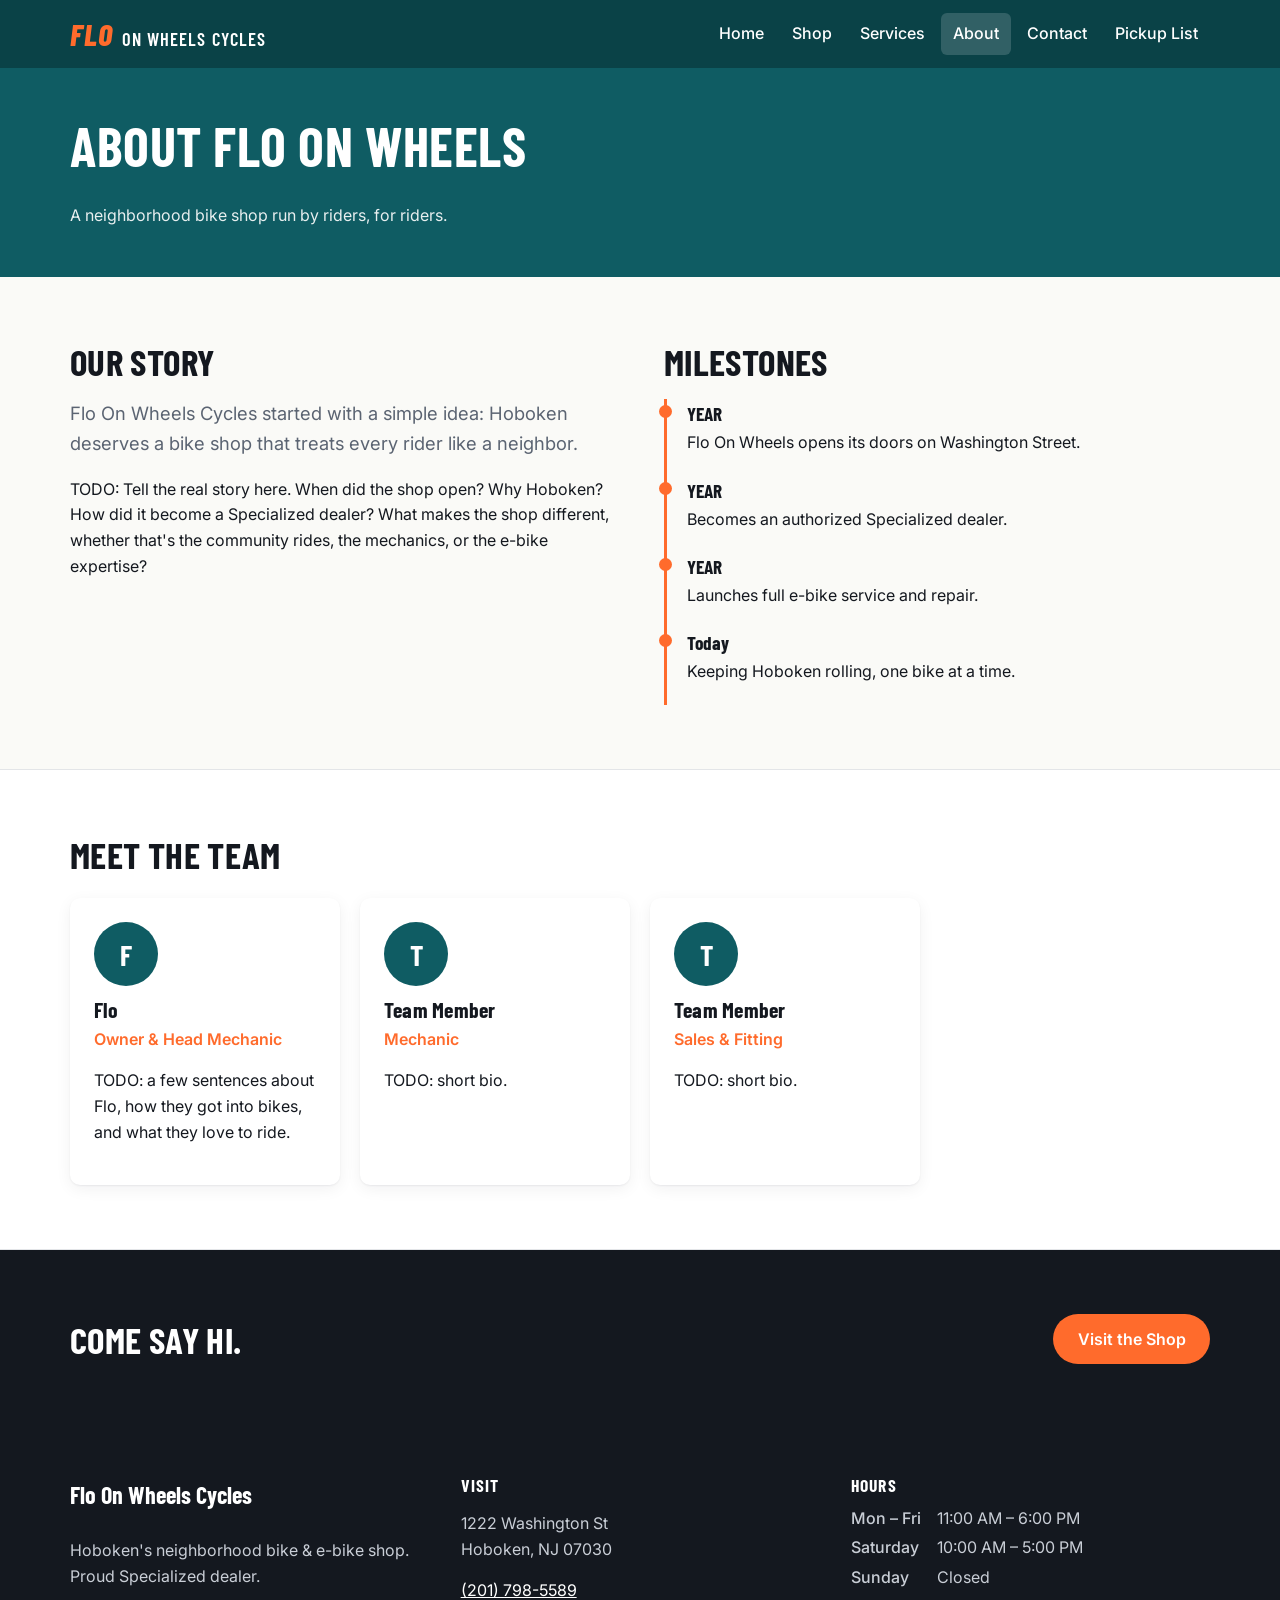
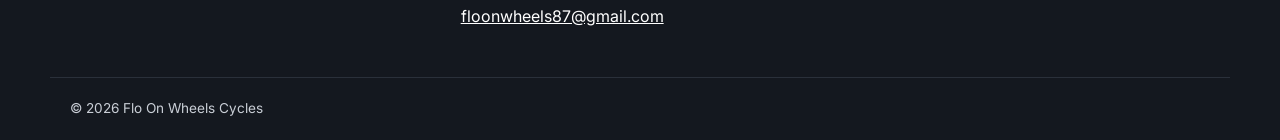
==== about.html @ aa394fa2 "Flo On Wheels demo site Co-Authored-By: Claude Opus 5.5 <noreply@anthropic.com>" ====
<!doctype html>
<html lang="en">
<head>
  <meta charset="utf-8">
  <meta name="viewport" content="width=device-width, initial-scale=1">
  <title>About Us | Flo On Wheels Cycles</title>
  <meta name="description" content="Meet the team at Flo On Wheels Cycles, Hoboken's neighborhood bike and e-bike shop.">
  <link rel="preconnect" href="https://fonts.googleapis.com">
  <link rel="preconnect" href="https://fonts.gstatic.com" crossorigin>
  <link href="https://fonts.googleapis.com/css2?family=Barlow+Condensed:ital,wght@0,600;0,700;0,800;1,800&family=Inter:wght@400;500;600;700&display=swap" rel="stylesheet">
  <link rel="stylesheet" href="css/styles.css">
</head>
<body data-page="about">
  <header id="site-header"></header>

  <main>
    <section class="page-hero">
      <div class="container">
        <h1>About Flo On Wheels</h1>
        <p>A neighborhood bike shop run by riders, for riders.</p>
      </div>
    </section>

    <section class="section">
      <div class="container two-col">
        <div>
          <h2>Our Story</h2>
          <!-- TODO: replace with the shop's real history -->
          <p class="lede">Flo On Wheels Cycles started with a simple idea: Hoboken deserves a bike shop that treats every rider like a neighbor.</p>
          <p>TODO: Tell the real story here. When did the shop open? Why Hoboken? How did it become a Specialized dealer?
             What makes the shop different, whether that's the community rides, the mechanics, or the e-bike expertise?</p>
        </div>
        <div>
          <h2>Milestones</h2>
          <!-- TODO: replace with real dates and events -->
          <ol class="timeline">
            <li><strong>YEAR</strong>Flo On Wheels opens its doors on Washington Street.</li>
            <li><strong>YEAR</strong>Becomes an authorized Specialized dealer.</li>
            <li><strong>YEAR</strong>Launches full e-bike service and repair.</li>
            <li><strong>Today</strong>Keeping Hoboken rolling, one bike at a time.</li>
          </ol>
        </div>
      </div>
    </section>

    <section class="section section-alt">
      <div class="container">
        <div class="section-head"><h2>Meet the Team</h2></div>
        <div class="team-grid" id="team"></div>
      </div>
    </section>

    <section class="section cta-band">
      <div class="container">
        <h2>Come say hi.</h2>
        <a class="btn btn-primary" href="contact.html">Visit the Shop</a>
      </div>
    </section>
  </main>

  <footer id="site-footer"></footer>
  <script src="js/data.js"></script>
  <script src="js/main.js"></script>
</body>
</html>
---- css/styles.css ----
:root {
  --ink: #14181f;
  --muted: #5b6472;
  --bg: #fafaf7;
  --surface: #ffffff;
  --line: #e3e5e8;
  --brand: #0f5c63;       /* deep teal */
  --brand-dark: #0a4247;
  --accent: #ff6b2c;      /* signal orange */
  --radius: 10px;
  --shadow: 0 1px 2px rgba(20, 24, 31, 0.06), 0 4px 16px rgba(20, 24, 31, 0.06);
  --font-head: "Barlow Condensed", "Arial Narrow", Arial, sans-serif;
  --font-body: "Inter", system-ui, -apple-system, "Segoe UI", Roboto, sans-serif;
}

*, *::before, *::after { box-sizing: border-box; }
html { scroll-behavior: smooth; }
body {
  margin: 0;
  font-family: var(--font-body);
  font-size: 16px;
  line-height: 1.6;
  color: var(--ink);
  background: var(--bg);
}
img { max-width: 100%; display: block; }
a { color: var(--brand); }
h1, h2, h3 { font-family: var(--font-head); line-height: 1.1; letter-spacing: 0.01em; margin: 0 0 0.5em; }
h1 { font-size: clamp(2.2rem, 5vw, 3.4rem); text-transform: uppercase; }
h2 { font-size: clamp(1.7rem, 3.5vw, 2.3rem); text-transform: uppercase; }
h3 { font-size: 1.35rem; }
[hidden] { display: none !important; }
.sr-only { position: absolute; width: 1px; height: 1px; overflow: hidden; clip: rect(0 0 0 0); }

.container { width: 100%; max-width: 1180px; margin: 0 auto; padding-inline: 20px; }
.section { padding-block: 64px; }
.section-alt { background: var(--surface); border-block: 1px solid var(--line); }
.section-head { display: flex; justify-content: space-between; align-items: end; gap: 16px; flex-wrap: wrap; margin-bottom: 24px; }
.section-head h2 { margin: 0; }
.lede { font-size: 1.15rem; color: var(--muted); max-width: 60ch; }

/* Buttons */
.btn {
  display: inline-block;
  font: 600 1rem var(--font-body);
  padding: 0.8em 1.4em;
  border-radius: 999px;
  border: 2px solid transparent;
  cursor: pointer;
  text-decoration: none;
  transition: background 0.15s, color 0.15s, border-color 0.15s;
}
.btn-primary { background: var(--accent); color: #fff; }
.btn-primary:hover { background: #e85a1d; }
.btn-ghost { border-color: currentColor; color: inherit; background: transparent; }
.btn-ghost:hover { background: rgba(255, 255, 255, 0.12); }
.link-btn { background: none; border: 0; color: var(--brand); cursor: pointer; text-decoration: underline; font: inherit; padding: 0; }

/* Header */
#site-header {
  position: sticky;
  top: 0;
  z-index: 50;
  background: var(--brand-dark);
  color: #fff;
}
.header-inner { display: flex; align-items: center; justify-content: space-between; min-height: 68px; gap: 16px; }
.logo { display: flex; align-items: baseline; gap: 8px; color: #fff; text-decoration: none; font-family: var(--font-head); }
.logo-mark { font-size: 1.9rem; font-weight: 800; letter-spacing: 0.04em; color: var(--accent); font-style: italic; }
.logo-text { font-size: 1.15rem; font-weight: 600; text-transform: uppercase; letter-spacing: 0.06em; }
.main-nav { display: flex; gap: 4px; align-items: center; }
.main-nav a {
  color: #fff;
  text-decoration: none;
  padding: 8px 12px;
  border-radius: 6px;
  font-weight: 500;
}
.main-nav a:hover { background: rgba(255, 255, 255, 0.1); }
.main-nav a[aria-current="page"] { background: rgba(255, 255, 255, 0.16); }
.pickup-link { display: inline-flex; align-items: center; gap: 6px; }
.badge { background: var(--accent); color: #fff; border-radius: 999px; font-size: 0.75rem; font-weight: 700; padding: 1px 7px; }
.nav-toggle { display: none; background: none; border: 1px solid rgba(255,255,255,0.5); color: #fff; border-radius: 6px; padding: 6px 12px; font: inherit; cursor: pointer; }

@media (max-width: 820px) {
  .nav-toggle { display: block; }
  .main-nav { display: none; position: absolute; top: 68px; left: 0; right: 0; background: var(--brand-dark); flex-direction: column; align-items: stretch; padding: 8px 20px 16px; }
  .nav-open .main-nav { display: flex; }
}

/* Hero */
.hero {
  background:
    radial-gradient(circle at 85% 30%, rgba(255, 107, 44, 0.35), transparent 45%),
    linear-gradient(135deg, var(--brand-dark), var(--brand));
  color: #fff;
  padding-block: clamp(64px, 12vw, 120px);
}
.hero p { font-size: 1.2rem; max-width: 52ch; opacity: 0.92; }
.hero .eyebrow { text-transform: uppercase; letter-spacing: 0.14em; font-size: 0.85rem; font-weight: 600; color: var(--accent); margin-bottom: 8px; }
.hero-actions { display: flex; gap: 12px; flex-wrap: wrap; margin-top: 28px; }
.page-hero { background: var(--brand); color: #fff; padding-block: 48px; }
.page-hero p { opacity: 0.9; max-width: 60ch; margin: 0; }

/* Value props */
.props { display: grid; grid-template-columns: repeat(auto-fit, minmax(220px, 1fr)); gap: 24px; }
.prop h3 { color: var(--brand); }
.prop p { color: var(--muted); margin: 0; }

/* Category tiles */
.cat-grid { display: grid; grid-template-columns: repeat(auto-fill, minmax(160px, 1fr)); gap: 12px; }
.cat-tile {
  display: flex; align-items: end;
  min-height: 90px; padding: 16px;
  background: var(--surface); border: 1px solid var(--line); border-radius: var(--radius);
  font-family: var(--font-head); font-size: 1.3rem; font-weight: 700; text-transform: uppercase;
  color: var(--ink); text-decoration: none;
  transition: border-color 0.15s, transform 0.15s;
}
.cat-tile:hover { border-color: var(--accent); transform: translateY(-2px); }

/* Product grid + cards */
.grid { display: grid; grid-template-columns: repeat(auto-fill, minmax(230px, 1fr)); gap: 20px; }
.card { background: var(--surface); border-radius: var(--radius); box-shadow: var(--shadow); overflow: hidden; transition: transform 0.15s; }
.card:hover { transform: translateY(-3px); }
.card-link { color: inherit; text-decoration: none; display: block; }
.card-img { aspect-ratio: 4 / 3; background: #eef1f2; }
.card-img img { width: 100%; height: 100%; object-fit: cover; }
.card-body { padding: 14px 16px 18px; }
.card-body h3 { margin: 2px 0 6px; }
.card-brand { font-size: 0.8rem; text-transform: uppercase; letter-spacing: 0.08em; color: var(--muted); margin: 0; }
.card-price { font-weight: 700; margin: 0; }
.tag { font-size: 0.72rem; font-weight: 600; background: #fff1e9; color: #b3420f; padding: 2px 8px; border-radius: 999px; margin-left: 6px; }

.ph { width: 100%; height: 100%; display: grid; place-items: center; }
.ph-art { width: 62%; fill: none; stroke: var(--brand); stroke-width: 3; stroke-linecap: round; stroke-linejoin: round; opacity: 0.55; }
.ph-art .batt { fill: var(--accent); stroke: var(--accent); }
.ph-ebikes { background: linear-gradient(135deg, #e6f2f1, #fff1e9); }
.ph-parts, .ph-accessories { background: #f0f0ec; }

/* Shop toolbar */
.toolbar { display: flex; flex-wrap: wrap; gap: 12px; align-items: center; justify-content: space-between; margin-bottom: 24px; }
.chips { display: flex; flex-wrap: wrap; gap: 8px; }
.chips button {
  font: 500 0.92rem var(--font-body);
  padding: 6px 14px; border-radius: 999px;
  border: 1px solid var(--line); background: var(--surface); cursor: pointer;
}
.chips button[aria-pressed="true"] { background: var(--ink); color: #fff; border-color: var(--ink); }
.toolbar-right { display: flex; gap: 8px; flex-wrap: wrap; align-items: center; }
input, select, textarea {
  font: inherit; padding: 9px 12px;
  border: 1px solid #cfd3d8; border-radius: 8px; background: #fff; color: var(--ink);
}
input:focus, select:focus, textarea:focus, button:focus-visible, a:focus-visible { outline: 3px solid rgba(255, 107, 44, 0.45); outline-offset: 1px; }
#result-count { color: var(--muted); font-size: 0.9rem; }
.empty { color: var(--muted); padding: 32px 0; }

/* Product page */
.crumbs { font-size: 0.9rem; color: var(--muted); }
.product-layout { display: grid; grid-template-columns: 1.1fr 1fr; gap: 40px; align-items: start; }
.product-img { aspect-ratio: 4 / 3; border-radius: var(--radius); overflow: hidden; background: #eef1f2; }
.product-img img { width: 100%; height: 100%; object-fit: cover; }
.product-price { font-size: 1.8rem; font-weight: 700; margin: 0 0 4px; }
.stock { font-weight: 600; margin-top: 0; }
.stock.in { color: #1f7a3a; }
.stock.out { color: #b3420f; }
.add-form { display: flex; flex-direction: column; gap: 12px; align-items: flex-start; margin: 24px 0; }
.add-form label { display: flex; flex-direction: column; gap: 4px; font-weight: 600; }
.form-note { margin: 0; min-height: 1.6em; }
.fine { font-size: 0.9rem; color: var(--muted); }
@media (max-width: 820px) { .product-layout { grid-template-columns: 1fr; gap: 24px; } }

/* Pickup list */
.pickup-table { width: 100%; border-collapse: collapse; background: var(--surface); border-radius: var(--radius); overflow: hidden; box-shadow: var(--shadow); }
.pickup-table th, .pickup-table td { padding: 12px 14px; text-align: left; border-bottom: 1px solid var(--line); vertical-align: top; }
.pickup-table thead th { font-size: 0.8rem; text-transform: uppercase; letter-spacing: 0.06em; color: var(--muted); }
.pickup-table input { width: 70px; }
.pickup-table tfoot th, .pickup-table tfoot td { font-weight: 700; border-bottom: 0; }
.table-wrap { overflow-x: auto; }

/* Forms */
.form-grid { display: grid; grid-template-columns: 1fr 1fr; gap: 16px; }
.form-grid label { display: flex; flex-direction: column; gap: 4px; font-weight: 600; font-size: 0.95rem; }
.form-grid .full { grid-column: 1 / -1; }
@media (max-width: 640px) { .form-grid { grid-template-columns: 1fr; } }
.panel { background: var(--surface); border-radius: var(--radius); box-shadow: var(--shadow); padding: 28px; }

/* Services */
.service-group { margin-bottom: 40px; }
.service-group ul { list-style: none; padding: 0; margin: 0; background: var(--surface); border-radius: var(--radius); box-shadow: var(--shadow); }
.service-group li { display: flex; justify-content: space-between; gap: 20px; padding: 16px 20px; border-bottom: 1px solid var(--line); }
.service-group li:last-child { border-bottom: 0; }
.service-group li p { margin: 2px 0 0; color: var(--muted); font-size: 0.95rem; }
.svc-price { font-weight: 700; white-space: nowrap; color: var(--brand); }
.callout { background: #fff1e9; border-left: 4px solid var(--accent); padding: 16px 20px; border-radius: 0 var(--radius) var(--radius) 0; }

/* About */
.two-col { display: grid; grid-template-columns: 1fr 1fr; gap: 48px; align-items: start; }
@media (max-width: 820px) { .two-col { grid-template-columns: 1fr; gap: 32px; } }
.timeline { list-style: none; padding: 0; margin: 0; border-left: 3px solid var(--accent); }
.timeline li { padding: 0 0 20px 20px; position: relative; }
.timeline li::before { content: ""; position: absolute; left: -8px; top: 6px; width: 13px; height: 13px; border-radius: 50%; background: var(--accent); }
.timeline strong { font-family: var(--font-head); font-size: 1.2rem; display: block; }
.team-grid { display: grid; grid-template-columns: repeat(auto-fill, minmax(240px, 1fr)); gap: 20px; }
.team-card { background: var(--surface); border-radius: var(--radius); box-shadow: var(--shadow); padding: 24px; }
.avatar { width: 64px; height: 64px; border-radius: 50%; background: var(--brand); color: #fff; display: grid; place-items: center; font: 700 1.8rem var(--font-head); margin-bottom: 12px; object-fit: cover; }
.role { color: var(--accent); font-weight: 600; margin-top: -6px; }

/* Contact */
.contact-grid { display: grid; grid-template-columns: 1fr 1.3fr; gap: 32px; align-items: start; }
@media (max-width: 820px) { .contact-grid { grid-template-columns: 1fr; } }
.contact-block { margin-bottom: 24px; }
.contact-block h3 { margin-bottom: 4px; }
.contact-block p { margin: 0; }
.map { width: 100%; aspect-ratio: 16 / 9; border: 0; border-radius: var(--radius); margin-top: 32px; }
.hours { border-collapse: collapse; }
.hours th { text-align: left; font-weight: 500; padding: 2px 16px 2px 0; }
.hours td { padding: 2px 0; }

/* CTA band */
.cta-band { background: var(--ink); color: #fff; }
.cta-band .container { display: flex; justify-content: space-between; align-items: center; gap: 24px; flex-wrap: wrap; }
.cta-band h2 { margin: 0; }

/* Footer */
#site-footer { background: var(--ink); color: #c9ced6; padding-top: 48px; }
#site-footer a { color: #fff; }
#site-footer h3 { color: #fff; font-size: 1.1rem; text-transform: uppercase; letter-spacing: 0.06em; }
.footer-grid { display: grid; grid-template-columns: repeat(auto-fit, minmax(220px, 1fr)); gap: 32px; }
.footer-brand { font-family: var(--font-head); font-size: 1.5rem; color: #fff; font-weight: 700; margin-top: 0; }
.copyright { border-top: 1px solid #2a303a; margin-top: 32px; padding-block: 20px; font-size: 0.85rem; }
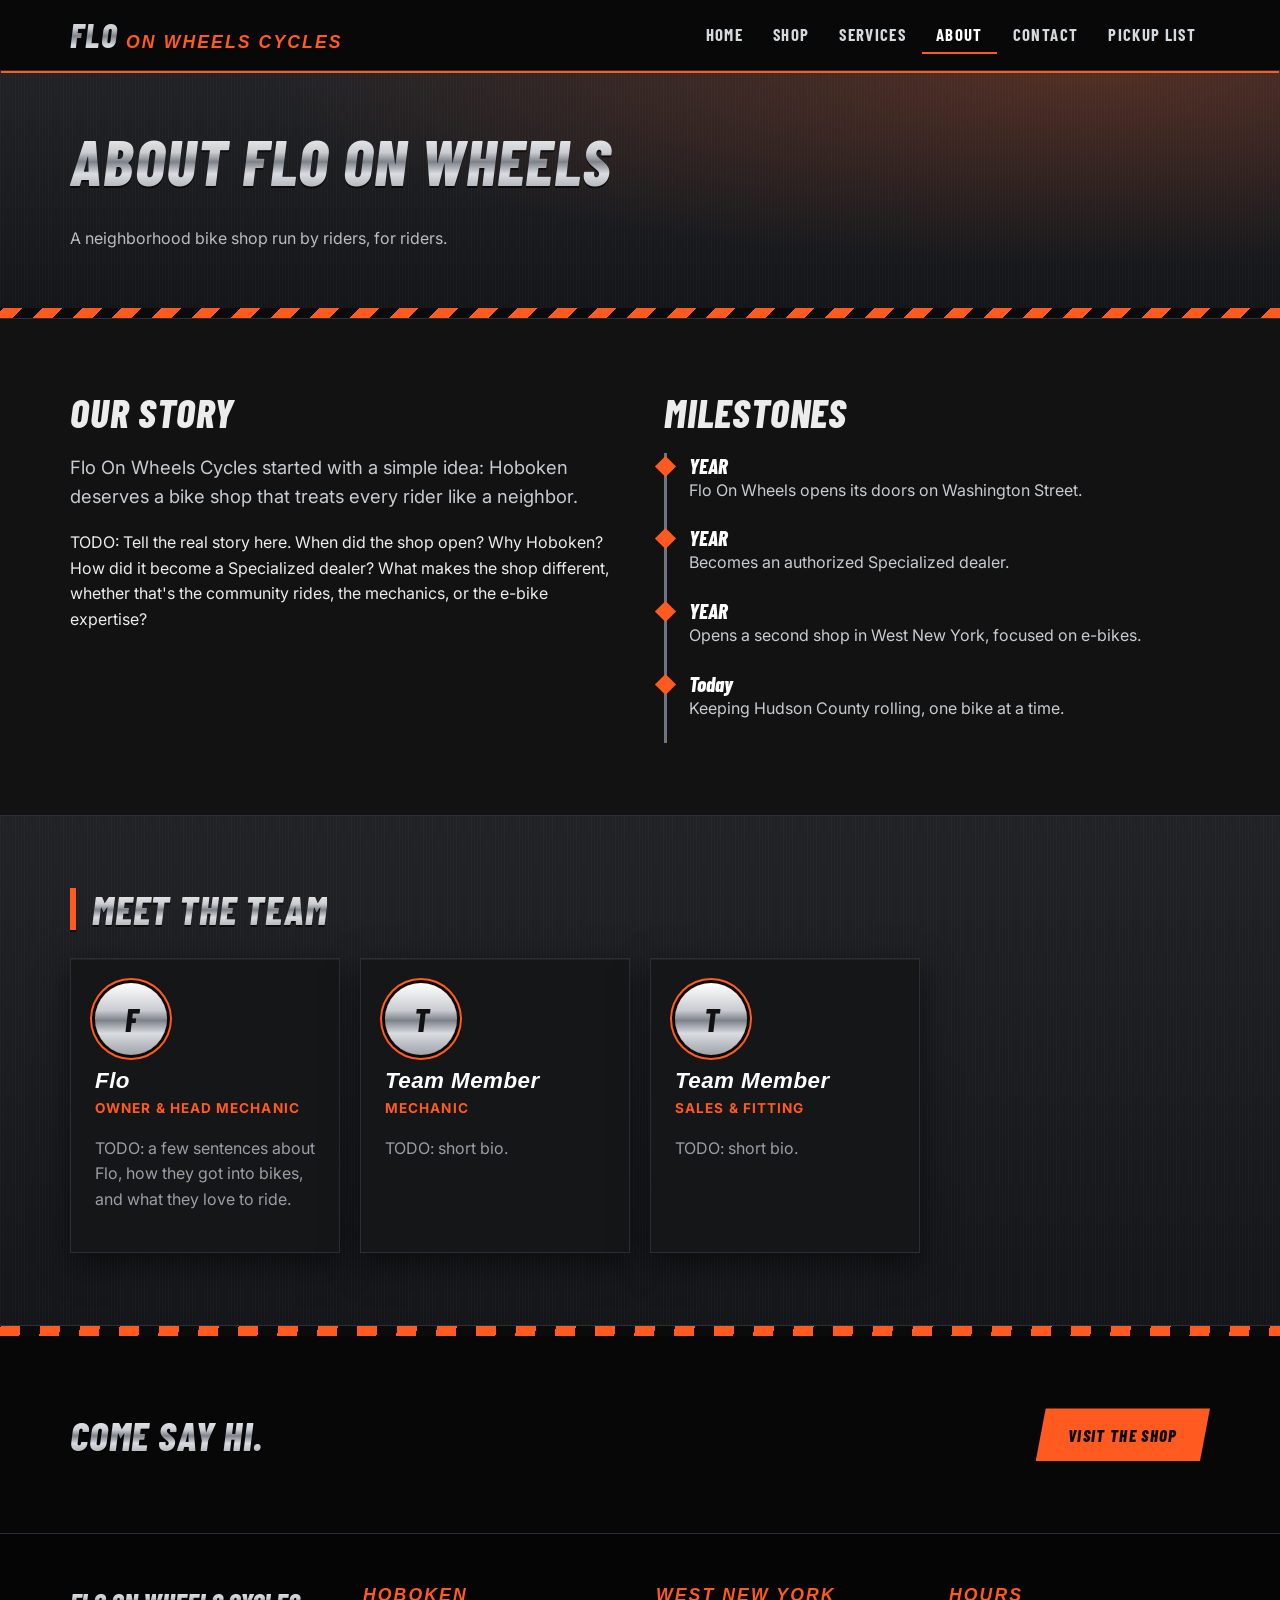
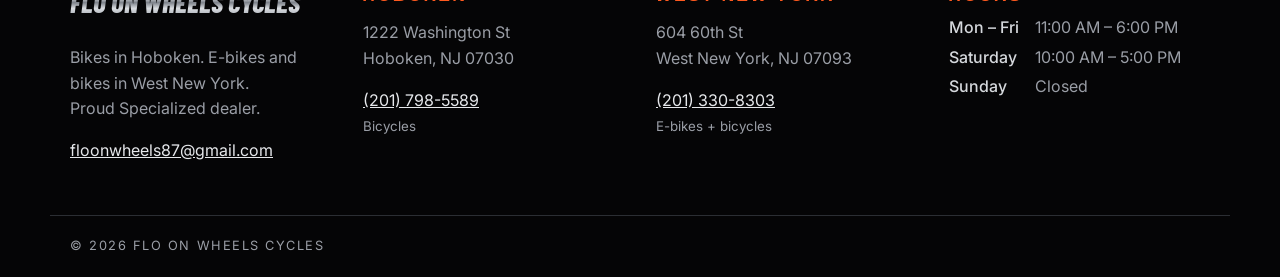
==== commit dc797345: "Dark metal theme and West New York location Co-Authored-By: Claude Opus 5.5 <noreply@anthropic.com>" ====
--- a/about.html
+++ b/about.html
@@ -4,7 +4,7 @@
   <meta charset="utf-8">
   <meta name="viewport" content="width=device-width, initial-scale=1">
   <title>About Us | Flo On Wheels Cycles</title>
-  <meta name="description" content="Meet the team at Flo On Wheels Cycles, Hoboken's neighborhood bike and e-bike shop.">
+  <meta name="description" content="Meet the team at Flo On Wheels Cycles, neighborhood bike and e-bike shops in Hoboken and West New York, NJ.">
   <link rel="preconnect" href="https://fonts.googleapis.com">
   <link rel="preconnect" href="https://fonts.gstatic.com" crossorigin>
   <link href="https://fonts.googleapis.com/css2?family=Barlow+Condensed:ital,wght@0,600;0,700;0,800;1,800&family=Inter:wght@400;500;600;700&display=swap" rel="stylesheet">
@@ -36,8 +36,8 @@
           <ol class="timeline">
             <li><strong>YEAR</strong>Flo On Wheels opens its doors on Washington Street.</li>
             <li><strong>YEAR</strong>Becomes an authorized Specialized dealer.</li>
-            <li><strong>YEAR</strong>Launches full e-bike service and repair.</li>
-            <li><strong>Today</strong>Keeping Hoboken rolling, one bike at a time.</li>
+            <li><strong>YEAR</strong>Opens a second shop in West New York, focused on e-bikes.</li>
+            <li><strong>Today</strong>Keeping Hudson County rolling, one bike at a time.</li>
           </ol>
         </div>
       </div>
--- a/css/styles.css
+++ b/css/styles.css
@@ -1,14 +1,23 @@
+/* Theme: black steel + chrome, with a hot orange accent */
 :root {
-  --ink: #14181f;
-  --muted: #5b6472;
-  --bg: #fafaf7;
-  --surface: #ffffff;
-  --line: #e3e5e8;
-  --brand: #0f5c63;       /* deep teal */
-  --brand-dark: #0a4247;
-  --accent: #ff6b2c;      /* signal orange */
-  --radius: 10px;
-  --shadow: 0 1px 2px rgba(20, 24, 31, 0.06), 0 4px 16px rgba(20, 24, 31, 0.06);
+  color-scheme: dark;
+  --ink: #ececec;
+  --muted: #9a9ea6;
+  --bg: #0b0b0c;
+  --surface: #151618;
+  --surface-2: #1d1f22;
+  --line: #2b2e33;
+  --steel: #6f757e;
+  --chrome: linear-gradient(180deg, #ffffff 0%, #c9ccd1 38%, #7d828a 52%, #d9dce0 70%, #9ea3aa 100%);
+  --brushed: repeating-linear-gradient(90deg, rgba(255,255,255,0.025) 0 1px, transparent 1px 3px),
+             linear-gradient(180deg, #202226, #141518);
+  --carbon: repeating-linear-gradient(45deg, rgba(255,255,255,0.03) 0 2px, transparent 2px 6px),
+            repeating-linear-gradient(-45deg, rgba(0,0,0,0.35) 0 2px, transparent 2px 6px);
+  --hazard: repeating-linear-gradient(-45deg, var(--accent) 0 14px, #0b0b0c 14px 28px);
+  --accent: #ff5a1f;       /* exhaust orange */
+  --accent-hot: #ff7a3d;
+  --radius: 4px;
+  --shadow: 0 1px 0 rgba(255,255,255,0.05) inset, 0 10px 30px rgba(0,0,0,0.5);
   --font-head: "Barlow Condensed", "Arial Narrow", Arial, sans-serif;
   --font-body: "Inter", system-ui, -apple-system, "Segoe UI", Roboto, sans-serif;
 }
@@ -21,150 +30,208 @@
   font-size: 16px;
   line-height: 1.6;
   color: var(--ink);
-  background: var(--bg);
+  background: var(--bg) var(--carbon);
 }
 img { max-width: 100%; display: block; }
-a { color: var(--brand); }
-h1, h2, h3 { font-family: var(--font-head); line-height: 1.1; letter-spacing: 0.01em; margin: 0 0 0.5em; }
-h1 { font-size: clamp(2.2rem, 5vw, 3.4rem); text-transform: uppercase; }
-h2 { font-size: clamp(1.7rem, 3.5vw, 2.3rem); text-transform: uppercase; }
-h3 { font-size: 1.35rem; }
+a { color: var(--accent-hot); }
+a:hover { color: #fff; }
+h1, h2, h3 { font-family: var(--font-head); line-height: 1.05; letter-spacing: 0.02em; margin: 0 0 0.5em; font-style: italic; }
+h1 { font-size: clamp(2.4rem, 6vw, 4rem); text-transform: uppercase; font-weight: 800; }
+h2 { font-size: clamp(1.8rem, 3.8vw, 2.5rem); text-transform: uppercase; font-weight: 800; }
+h3 { font-size: 1.4rem; font-weight: 700; }
 [hidden] { display: none !important; }
 .sr-only { position: absolute; width: 1px; height: 1px; overflow: hidden; clip: rect(0 0 0 0); }
+::selection { background: var(--accent); color: #000; }
+
+/* Chrome text for big headings */
+.hero h1, .page-hero h1, .section-head h2, .cta-band h2 {
+  background: var(--chrome);
+  -webkit-background-clip: text;
+  background-clip: text;
+  color: transparent;
+  filter: drop-shadow(0 2px 0 rgba(0, 0, 0, 0.6));
+}
 
 .container { width: 100%; max-width: 1180px; margin: 0 auto; padding-inline: 20px; }
-.section { padding-block: 64px; }
-.section-alt { background: var(--surface); border-block: 1px solid var(--line); }
-.section-head { display: flex; justify-content: space-between; align-items: end; gap: 16px; flex-wrap: wrap; margin-bottom: 24px; }
-.section-head h2 { margin: 0; }
-.lede { font-size: 1.15rem; color: var(--muted); max-width: 60ch; }
+.section { padding-block: 72px; }
+.section-alt { background: var(--brushed); border-block: 1px solid var(--line); }
+.section-head { display: flex; justify-content: space-between; align-items: end; gap: 16px; flex-wrap: wrap; margin-bottom: 28px; }
+.section-head h2 { margin: 0; padding-left: 16px; border-left: 6px solid var(--accent); }
+.lede { font-size: 1.15rem; color: #c8cbd0; max-width: 60ch; }
 
 /* Buttons */
 .btn {
   display: inline-block;
-  font: 600 1rem var(--font-body);
-  padding: 0.8em 1.4em;
-  border-radius: 999px;
+  font: 800 1.05rem var(--font-head);
+  text-transform: uppercase;
+  letter-spacing: 0.08em;
+  font-style: italic;
+  padding: 0.85em 1.8em;
   border: 2px solid transparent;
   cursor: pointer;
   text-decoration: none;
-  transition: background 0.15s, color 0.15s, border-color 0.15s;
-}
-.btn-primary { background: var(--accent); color: #fff; }
-.btn-primary:hover { background: #e85a1d; }
-.btn-ghost { border-color: currentColor; color: inherit; background: transparent; }
-.btn-ghost:hover { background: rgba(255, 255, 255, 0.12); }
-.link-btn { background: none; border: 0; color: var(--brand); cursor: pointer; text-decoration: underline; font: inherit; padding: 0; }
+  clip-path: polygon(10px 0, 100% 0, calc(100% - 10px) 100%, 0 100%);
+  transition: background 0.15s, color 0.15s, transform 0.15s;
+}
+.btn:hover { transform: translateY(-1px); }
+.btn-primary { background: var(--accent); color: #0b0b0c; }
+.btn-primary:hover { background: var(--accent-hot); color: #0b0b0c; }
+.btn-ghost { background: var(--chrome); color: #111; }
+.btn-ghost:hover { color: #000; filter: brightness(1.1); }
+.link-btn { background: none; border: 0; color: var(--accent-hot); cursor: pointer; text-decoration: underline; font: inherit; padding: 0; }
 
 /* Header */
 #site-header {
   position: sticky;
   top: 0;
   z-index: 50;
-  background: var(--brand-dark);
-  color: #fff;
-}
-.header-inner { display: flex; align-items: center; justify-content: space-between; min-height: 68px; gap: 16px; }
-.logo { display: flex; align-items: baseline; gap: 8px; color: #fff; text-decoration: none; font-family: var(--font-head); }
-.logo-mark { font-size: 1.9rem; font-weight: 800; letter-spacing: 0.04em; color: var(--accent); font-style: italic; }
-.logo-text { font-size: 1.15rem; font-weight: 600; text-transform: uppercase; letter-spacing: 0.06em; }
-.main-nav { display: flex; gap: 4px; align-items: center; }
+  background: rgba(8, 8, 9, 0.92);
+  backdrop-filter: blur(8px);
+  border-bottom: 1px solid var(--line);
+  box-shadow: 0 3px 0 -1px var(--accent);
+}
+.header-inner { display: flex; align-items: center; justify-content: space-between; min-height: 70px; gap: 16px; }
+.logo { display: flex; align-items: baseline; gap: 8px; color: #fff; text-decoration: none; font-family: var(--font-head); font-style: italic; }
+.logo-mark {
+  font-size: 2.1rem; font-weight: 800; letter-spacing: 0.04em;
+  background: var(--chrome); -webkit-background-clip: text; background-clip: text; color: transparent;
+}
+.logo-text { font-size: 1.1rem; font-weight: 700; text-transform: uppercase; letter-spacing: 0.12em; color: var(--accent); }
+.main-nav { display: flex; gap: 2px; align-items: center; }
 .main-nav a {
-  color: #fff;
+  color: #d5d8dc;
   text-decoration: none;
-  padding: 8px 12px;
-  border-radius: 6px;
-  font-weight: 500;
-}
-.main-nav a:hover { background: rgba(255, 255, 255, 0.1); }
-.main-nav a[aria-current="page"] { background: rgba(255, 255, 255, 0.16); }
+  padding: 8px 14px;
+  font: 700 1.05rem var(--font-head);
+  text-transform: uppercase;
+  letter-spacing: 0.08em;
+  border-bottom: 2px solid transparent;
+}
+.main-nav a:hover { color: #fff; border-bottom-color: var(--steel); }
+.main-nav a[aria-current="page"] { color: #fff; border-bottom-color: var(--accent); }
 .pickup-link { display: inline-flex; align-items: center; gap: 6px; }
-.badge { background: var(--accent); color: #fff; border-radius: 999px; font-size: 0.75rem; font-weight: 700; padding: 1px 7px; }
-.nav-toggle { display: none; background: none; border: 1px solid rgba(255,255,255,0.5); color: #fff; border-radius: 6px; padding: 6px 12px; font: inherit; cursor: pointer; }
+.badge { background: var(--accent); color: #000; font-size: 0.75rem; font-weight: 800; padding: 1px 7px; font-family: var(--font-body); }
+.nav-toggle { display: none; background: none; border: 1px solid var(--steel); color: #fff; padding: 6px 12px; font: 700 1rem var(--font-head); text-transform: uppercase; letter-spacing: 0.08em; cursor: pointer; }
 
 @media (max-width: 820px) {
   .nav-toggle { display: block; }
-  .main-nav { display: none; position: absolute; top: 68px; left: 0; right: 0; background: var(--brand-dark); flex-direction: column; align-items: stretch; padding: 8px 20px 16px; }
+  .main-nav { display: none; position: absolute; top: 70px; left: 0; right: 0; background: #0b0b0c; border-bottom: 3px solid var(--accent); flex-direction: column; align-items: stretch; padding: 8px 20px 16px; }
   .nav-open .main-nav { display: flex; }
 }
 
 /* Hero */
 .hero {
+  position: relative;
   background:
-    radial-gradient(circle at 85% 30%, rgba(255, 107, 44, 0.35), transparent 45%),
-    linear-gradient(135deg, var(--brand-dark), var(--brand));
+    radial-gradient(ellipse at 80% 20%, rgba(255, 90, 31, 0.28), transparent 50%),
+    radial-gradient(ellipse at 10% 110%, rgba(255, 255, 255, 0.08), transparent 45%),
+    var(--carbon),
+    #09090a;
   color: #fff;
-  padding-block: clamp(64px, 12vw, 120px);
-}
-.hero p { font-size: 1.2rem; max-width: 52ch; opacity: 0.92; }
-.hero .eyebrow { text-transform: uppercase; letter-spacing: 0.14em; font-size: 0.85rem; font-weight: 600; color: var(--accent); margin-bottom: 8px; }
-.hero-actions { display: flex; gap: 12px; flex-wrap: wrap; margin-top: 28px; }
-.page-hero { background: var(--brand); color: #fff; padding-block: 48px; }
-.page-hero p { opacity: 0.9; max-width: 60ch; margin: 0; }
+  padding-block: clamp(80px, 13vw, 150px);
+  overflow: hidden;
+}
+.hero::after, .page-hero::after {
+  content: "";
+  position: absolute; left: 0; right: 0; bottom: 0;
+  height: 10px;
+  background: var(--hazard);
+}
+.hero p { font-size: 1.2rem; max-width: 52ch; color: #c8cbd0; }
+.hero .eyebrow {
+  display: inline-block;
+  text-transform: uppercase; letter-spacing: 0.22em; font-size: 0.8rem; font-weight: 700;
+  color: var(--accent); border: 1px solid var(--accent); padding: 4px 10px; margin-bottom: 18px;
+}
+.hero-actions { display: flex; gap: 14px; flex-wrap: wrap; margin-top: 32px; }
+.page-hero {
+  position: relative;
+  background: radial-gradient(ellipse at 85% 0%, rgba(255, 90, 31, 0.22), transparent 55%), var(--brushed);
+  color: #fff;
+  padding-block: 56px 66px;
+  border-bottom: 1px solid var(--line);
+}
+.page-hero p { color: #b9bdc3; max-width: 60ch; margin: 0; }
 
 /* Value props */
-.props { display: grid; grid-template-columns: repeat(auto-fit, minmax(220px, 1fr)); gap: 24px; }
-.prop h3 { color: var(--brand); }
+.props { display: grid; grid-template-columns: repeat(auto-fit, minmax(220px, 1fr)); gap: 20px; }
+.prop { background: var(--surface); border: 1px solid var(--line); border-top: 3px solid var(--accent); padding: 24px; box-shadow: var(--shadow); }
+.prop h3 { color: #fff; text-transform: uppercase; }
 .prop p { color: var(--muted); margin: 0; }
 
 /* Category tiles */
-.cat-grid { display: grid; grid-template-columns: repeat(auto-fill, minmax(160px, 1fr)); gap: 12px; }
+.cat-grid { display: grid; grid-template-columns: repeat(auto-fill, minmax(165px, 1fr)); gap: 12px; }
 .cat-tile {
+  position: relative;
   display: flex; align-items: end;
-  min-height: 90px; padding: 16px;
-  background: var(--surface); border: 1px solid var(--line); border-radius: var(--radius);
-  font-family: var(--font-head); font-size: 1.3rem; font-weight: 700; text-transform: uppercase;
-  color: var(--ink); text-decoration: none;
-  transition: border-color 0.15s, transform 0.15s;
-}
-.cat-tile:hover { border-color: var(--accent); transform: translateY(-2px); }
+  min-height: 100px; padding: 16px;
+  background: var(--brushed); border: 1px solid var(--line);
+  font: italic 800 1.35rem var(--font-head); text-transform: uppercase; letter-spacing: 0.04em;
+  color: #e6e8eb; text-decoration: none;
+  transition: border-color 0.15s, transform 0.15s, color 0.15s;
+}
+.cat-tile::before {
+  content: ""; position: absolute; top: 12px; right: 12px; width: 26px; height: 4px; background: var(--steel);
+  transition: background 0.15s, width 0.15s;
+}
+.cat-tile:hover { border-color: var(--accent); color: #fff; transform: translateY(-2px); }
+.cat-tile:hover::before { background: var(--accent); width: 40px; }
 
 /* Product grid + cards */
 .grid { display: grid; grid-template-columns: repeat(auto-fill, minmax(230px, 1fr)); gap: 20px; }
-.card { background: var(--surface); border-radius: var(--radius); box-shadow: var(--shadow); overflow: hidden; transition: transform 0.15s; }
-.card:hover { transform: translateY(-3px); }
+.card {
+  background: var(--surface); border: 1px solid var(--line); border-radius: var(--radius);
+  box-shadow: var(--shadow); overflow: hidden; transition: transform 0.15s, border-color 0.15s;
+}
+.card:hover { transform: translateY(-3px); border-color: var(--accent); }
 .card-link { color: inherit; text-decoration: none; display: block; }
-.card-img { aspect-ratio: 4 / 3; background: #eef1f2; }
+.card-link:hover { color: inherit; }
+.card-img { aspect-ratio: 4 / 3; background: #101113; border-bottom: 1px solid var(--line); }
 .card-img img { width: 100%; height: 100%; object-fit: cover; }
 .card-body { padding: 14px 16px 18px; }
-.card-body h3 { margin: 2px 0 6px; }
-.card-brand { font-size: 0.8rem; text-transform: uppercase; letter-spacing: 0.08em; color: var(--muted); margin: 0; }
-.card-price { font-weight: 700; margin: 0; }
-.tag { font-size: 0.72rem; font-weight: 600; background: #fff1e9; color: #b3420f; padding: 2px 8px; border-radius: 999px; margin-left: 6px; }
-
-.ph { width: 100%; height: 100%; display: grid; place-items: center; }
-.ph-art { width: 62%; fill: none; stroke: var(--brand); stroke-width: 3; stroke-linecap: round; stroke-linejoin: round; opacity: 0.55; }
-.ph-art .batt { fill: var(--accent); stroke: var(--accent); }
-.ph-ebikes { background: linear-gradient(135deg, #e6f2f1, #fff1e9); }
-.ph-parts, .ph-accessories { background: #f0f0ec; }
+.card-body h3 { margin: 4px 0 6px; color: #fff; }
+.card-brand { font-size: 0.75rem; text-transform: uppercase; letter-spacing: 0.14em; color: var(--muted); margin: 0; }
+.card-price { font: 800 1.25rem var(--font-head); color: var(--accent); margin: 0; letter-spacing: 0.02em; }
+.tag { font: 700 0.7rem var(--font-body); text-transform: uppercase; letter-spacing: 0.08em; background: transparent; color: var(--muted); border: 1px solid var(--steel); padding: 2px 6px; margin-left: 6px; vertical-align: middle; }
+
+.ph {
+  width: 100%; height: 100%; display: grid; place-items: center;
+  background: radial-gradient(ellipse at 50% 40%, #2a2d31, #0f1012 75%);
+}
+.ph-art { width: 62%; fill: none; stroke: #b9bec5; stroke-width: 3; stroke-linecap: round; stroke-linejoin: round; filter: drop-shadow(0 0 6px rgba(255,255,255,0.12)); }
+.ph-art .batt { fill: var(--accent); stroke: var(--accent); filter: drop-shadow(0 0 6px rgba(255,90,31,0.7)); }
+.ph-ebikes { background: radial-gradient(ellipse at 50% 40%, #3a2419, #0f1012 75%); }
 
 /* Shop toolbar */
-.toolbar { display: flex; flex-wrap: wrap; gap: 12px; align-items: center; justify-content: space-between; margin-bottom: 24px; }
+.toolbar { display: flex; flex-wrap: wrap; gap: 12px; align-items: center; justify-content: space-between; margin-bottom: 28px; }
 .chips { display: flex; flex-wrap: wrap; gap: 8px; }
 .chips button {
-  font: 500 0.92rem var(--font-body);
-  padding: 6px 14px; border-radius: 999px;
-  border: 1px solid var(--line); background: var(--surface); cursor: pointer;
-}
-.chips button[aria-pressed="true"] { background: var(--ink); color: #fff; border-color: var(--ink); }
+  font: 700 0.95rem var(--font-head); text-transform: uppercase; letter-spacing: 0.08em;
+  padding: 7px 14px;
+  border: 1px solid var(--line); background: var(--surface); color: #cfd2d6; cursor: pointer;
+}
+.chips button:hover { border-color: var(--steel); color: #fff; }
+.chips button[aria-pressed="true"] { background: var(--accent); color: #000; border-color: var(--accent); }
 .toolbar-right { display: flex; gap: 8px; flex-wrap: wrap; align-items: center; }
 input, select, textarea {
-  font: inherit; padding: 9px 12px;
-  border: 1px solid #cfd3d8; border-radius: 8px; background: #fff; color: var(--ink);
-}
-input:focus, select:focus, textarea:focus, button:focus-visible, a:focus-visible { outline: 3px solid rgba(255, 107, 44, 0.45); outline-offset: 1px; }
+  font: inherit; padding: 10px 12px;
+  border: 1px solid #34373d; border-radius: var(--radius); background: #0f1012; color: var(--ink);
+}
+input::placeholder, textarea::placeholder { color: #6b7078; }
+input:focus, select:focus, textarea:focus, button:focus-visible, a:focus-visible { outline: 2px solid var(--accent); outline-offset: 1px; }
 #result-count { color: var(--muted); font-size: 0.9rem; }
 .empty { color: var(--muted); padding: 32px 0; }
 
 /* Product page */
-.crumbs { font-size: 0.9rem; color: var(--muted); }
+.crumbs { font-size: 0.85rem; color: var(--muted); text-transform: uppercase; letter-spacing: 0.1em; }
+.crumbs a { color: var(--muted); }
 .product-layout { display: grid; grid-template-columns: 1.1fr 1fr; gap: 40px; align-items: start; }
-.product-img { aspect-ratio: 4 / 3; border-radius: var(--radius); overflow: hidden; background: #eef1f2; }
+.product-img { aspect-ratio: 4 / 3; overflow: hidden; background: #101113; border: 1px solid var(--line); }
 .product-img img { width: 100%; height: 100%; object-fit: cover; }
-.product-price { font-size: 1.8rem; font-weight: 700; margin: 0 0 4px; }
+.product-price { font: 800 2.4rem var(--font-head); color: var(--accent); margin: 0 0 4px; }
 .stock { font-weight: 600; margin-top: 0; }
-.stock.in { color: #1f7a3a; }
-.stock.out { color: #b3420f; }
+.stock.in { color: #5fd38a; }
+.stock.out { color: var(--accent-hot); }
 .add-form { display: flex; flex-direction: column; gap: 12px; align-items: flex-start; margin: 24px 0; }
 .add-form label { display: flex; flex-direction: column; gap: 4px; font-weight: 600; }
 .form-note { margin: 0; min-height: 1.6em; }
@@ -172,61 +239,104 @@
 @media (max-width: 820px) { .product-layout { grid-template-columns: 1fr; gap: 24px; } }
 
 /* Pickup list */
-.pickup-table { width: 100%; border-collapse: collapse; background: var(--surface); border-radius: var(--radius); overflow: hidden; box-shadow: var(--shadow); }
+.pickup-table { width: 100%; border-collapse: collapse; background: var(--surface); border: 1px solid var(--line); box-shadow: var(--shadow); }
 .pickup-table th, .pickup-table td { padding: 12px 14px; text-align: left; border-bottom: 1px solid var(--line); vertical-align: top; }
-.pickup-table thead th { font-size: 0.8rem; text-transform: uppercase; letter-spacing: 0.06em; color: var(--muted); }
+.pickup-table thead th { font: 700 0.85rem var(--font-head); text-transform: uppercase; letter-spacing: 0.12em; color: var(--muted); background: var(--surface-2); }
 .pickup-table input { width: 70px; }
-.pickup-table tfoot th, .pickup-table tfoot td { font-weight: 700; border-bottom: 0; }
+.pickup-table tfoot th, .pickup-table tfoot td { font-weight: 700; border-bottom: 0; background: var(--surface-2); }
+.pickup-table tfoot td { color: var(--accent); font: 800 1.3rem var(--font-head); }
 .table-wrap { overflow-x: auto; }
 
 /* Forms */
 .form-grid { display: grid; grid-template-columns: 1fr 1fr; gap: 16px; }
-.form-grid label { display: flex; flex-direction: column; gap: 4px; font-weight: 600; font-size: 0.95rem; }
+.form-grid label { display: flex; flex-direction: column; gap: 6px; font: 700 0.95rem var(--font-head); text-transform: uppercase; letter-spacing: 0.08em; color: #c8cbd0; }
+.form-grid input, .form-grid select, .form-grid textarea { font-family: var(--font-body); text-transform: none; letter-spacing: normal; font-weight: 400; }
 .form-grid .full { grid-column: 1 / -1; }
 @media (max-width: 640px) { .form-grid { grid-template-columns: 1fr; } }
-.panel { background: var(--surface); border-radius: var(--radius); box-shadow: var(--shadow); padding: 28px; }
+.panel { background: var(--brushed); border: 1px solid var(--line); border-top: 3px solid var(--accent); box-shadow: var(--shadow); padding: 28px; }
 
 /* Services */
-.service-group { margin-bottom: 40px; }
-.service-group ul { list-style: none; padding: 0; margin: 0; background: var(--surface); border-radius: var(--radius); box-shadow: var(--shadow); }
-.service-group li { display: flex; justify-content: space-between; gap: 20px; padding: 16px 20px; border-bottom: 1px solid var(--line); }
+.service-group { margin-bottom: 44px; }
+.service-group h2 { padding-left: 14px; border-left: 6px solid var(--accent); }
+.service-group ul { list-style: none; padding: 0; margin: 0; background: var(--surface); border: 1px solid var(--line); box-shadow: var(--shadow); }
+.service-group li { display: flex; justify-content: space-between; gap: 20px; padding: 16px 20px; border-bottom: 1px dashed var(--line); }
 .service-group li:last-child { border-bottom: 0; }
+.service-group li:hover { background: var(--surface-2); }
+.service-group li strong { color: #fff; }
 .service-group li p { margin: 2px 0 0; color: var(--muted); font-size: 0.95rem; }
-.svc-price { font-weight: 700; white-space: nowrap; color: var(--brand); }
-.callout { background: #fff1e9; border-left: 4px solid var(--accent); padding: 16px 20px; border-radius: 0 var(--radius) var(--radius) 0; }
+.svc-price { font: 800 1.35rem var(--font-head); white-space: nowrap; color: var(--accent); }
+.callout { background: var(--surface); border: 1px solid var(--line); border-left: 6px solid var(--accent); padding: 16px 20px; }
 
 /* About */
 .two-col { display: grid; grid-template-columns: 1fr 1fr; gap: 48px; align-items: start; }
 @media (max-width: 820px) { .two-col { grid-template-columns: 1fr; gap: 32px; } }
-.timeline { list-style: none; padding: 0; margin: 0; border-left: 3px solid var(--accent); }
-.timeline li { padding: 0 0 20px 20px; position: relative; }
-.timeline li::before { content: ""; position: absolute; left: -8px; top: 6px; width: 13px; height: 13px; border-radius: 50%; background: var(--accent); }
-.timeline strong { font-family: var(--font-head); font-size: 1.2rem; display: block; }
+.timeline { list-style: none; padding: 0; margin: 0; border-left: 3px solid var(--steel); }
+.timeline li { padding: 0 0 22px 22px; position: relative; color: #c8cbd0; }
+.timeline li::before { content: ""; position: absolute; left: -9px; top: 6px; width: 15px; height: 15px; background: var(--accent); transform: rotate(45deg); }
+.timeline strong { font: italic 800 1.3rem var(--font-head); display: block; color: #fff; }
 .team-grid { display: grid; grid-template-columns: repeat(auto-fill, minmax(240px, 1fr)); gap: 20px; }
-.team-card { background: var(--surface); border-radius: var(--radius); box-shadow: var(--shadow); padding: 24px; }
-.avatar { width: 64px; height: 64px; border-radius: 50%; background: var(--brand); color: #fff; display: grid; place-items: center; font: 700 1.8rem var(--font-head); margin-bottom: 12px; object-fit: cover; }
-.role { color: var(--accent); font-weight: 600; margin-top: -6px; }
+.team-card { background: var(--surface); border: 1px solid var(--line); box-shadow: var(--shadow); padding: 24px; transition: border-color 0.15s; }
+.team-card:hover { border-color: var(--accent); }
+.team-card h3 { color: #fff; }
+.team-card p { color: var(--muted); }
+.avatar {
+  width: 72px; height: 72px; border-radius: 50%;
+  background: var(--chrome); color: #111;
+  display: grid; place-items: center;
+  font: italic 800 2rem var(--font-head);
+  margin-bottom: 14px; object-fit: cover;
+  box-shadow: 0 0 0 3px #0b0b0c, 0 0 0 5px var(--accent);
+}
+.team-card .role { color: var(--accent); font-weight: 700; text-transform: uppercase; letter-spacing: 0.08em; font-size: 0.85rem; margin-top: -6px; }
 
 /* Contact */
 .contact-grid { display: grid; grid-template-columns: 1fr 1.3fr; gap: 32px; align-items: start; }
 @media (max-width: 820px) { .contact-grid { grid-template-columns: 1fr; } }
-.contact-block { margin-bottom: 24px; }
-.contact-block h3 { margin-bottom: 4px; }
+.contact-block { margin-bottom: 24px; padding-left: 14px; border-left: 3px solid var(--line); }
+.contact-block h3 { margin-bottom: 4px; color: var(--accent); text-transform: uppercase; }
 .contact-block p { margin: 0; }
-.map { width: 100%; aspect-ratio: 16 / 9; border: 0; border-radius: var(--radius); margin-top: 32px; }
+.map {
+  width: 100%; aspect-ratio: 16 / 9; border: 1px solid var(--line); margin-top: 32px;
+  filter: grayscale(1) invert(0.9) contrast(0.9);
+}
 .hours { border-collapse: collapse; }
 .hours th { text-align: left; font-weight: 500; padding: 2px 16px 2px 0; }
 .hours td { padding: 2px 0; }
 
 /* CTA band */
-.cta-band { background: var(--ink); color: #fff; }
+.cta-band { position: relative; background: #070708; border-top: 10px solid transparent; border-image: var(--hazard) 1; }
 .cta-band .container { display: flex; justify-content: space-between; align-items: center; gap: 24px; flex-wrap: wrap; }
 .cta-band h2 { margin: 0; }
+.cta-band p { color: var(--muted); margin: 6px 0 0; }
 
 /* Footer */
-#site-footer { background: var(--ink); color: #c9ced6; padding-top: 48px; }
-#site-footer a { color: #fff; }
-#site-footer h3 { color: #fff; font-size: 1.1rem; text-transform: uppercase; letter-spacing: 0.06em; }
+#site-footer { background: #050506; color: #9a9ea6; padding-top: 52px; border-top: 1px solid var(--line); }
+#site-footer a { color: #e6e8eb; }
+#site-footer a:hover { color: var(--accent); }
+#site-footer h3 { color: var(--accent); font-size: 1.1rem; text-transform: uppercase; letter-spacing: 0.12em; }
+#site-footer .hours th { color: #d5d8dc; }
 .footer-grid { display: grid; grid-template-columns: repeat(auto-fit, minmax(220px, 1fr)); gap: 32px; }
-.footer-brand { font-family: var(--font-head); font-size: 1.5rem; color: #fff; font-weight: 700; margin-top: 0; }
-.copyright { border-top: 1px solid #2a303a; margin-top: 32px; padding-block: 20px; font-size: 0.85rem; }
+.footer-brand {
+  font: italic 800 1.7rem var(--font-head); margin-top: 0; text-transform: uppercase;
+  background: var(--chrome); -webkit-background-clip: text; background-clip: text; color: transparent;
+}
+.copyright { border-top: 1px solid var(--line); margin-top: 36px; padding-block: 20px; font-size: 0.8rem; text-transform: uppercase; letter-spacing: 0.12em; }
+
+/* Locations */
+.locations { display: grid; grid-template-columns: repeat(auto-fit, minmax(280px, 1fr)); gap: 20px; }
+.locations.stacked { grid-template-columns: 1fr; gap: 16px; margin-bottom: 24px; }
+.location-card { background: var(--surface); border: 1px solid var(--line); border-left: 6px solid var(--accent); box-shadow: var(--shadow); padding: 20px 24px; }
+.location-card h3 { color: #fff; text-transform: uppercase; display: flex; align-items: center; gap: 10px; flex-wrap: wrap; }
+.location-card p { margin: 0 0 8px; }
+.location-card .fine { margin: 0; }
+.loc-badge {
+  display: inline-block; vertical-align: middle;
+  font: 700 0.72rem var(--font-body); font-style: normal; text-transform: uppercase; letter-spacing: 0.1em;
+  color: var(--accent); border: 1px solid var(--accent); padding: 3px 8px;
+  -webkit-text-fill-color: currentColor;
+}
+.card-where { margin: 4px 0 0; font-size: 0.72rem; font-weight: 700; text-transform: uppercase; letter-spacing: 0.1em; color: var(--accent); }
+.where { margin-top: 0; color: #c8cbd0; }
+.where strong { color: #fff; }
+.maps { display: grid; grid-template-columns: repeat(auto-fit, minmax(300px, 1fr)); gap: 20px; margin-top: 32px; }
+.maps .map { margin-top: 0; aspect-ratio: 4 / 3; }
